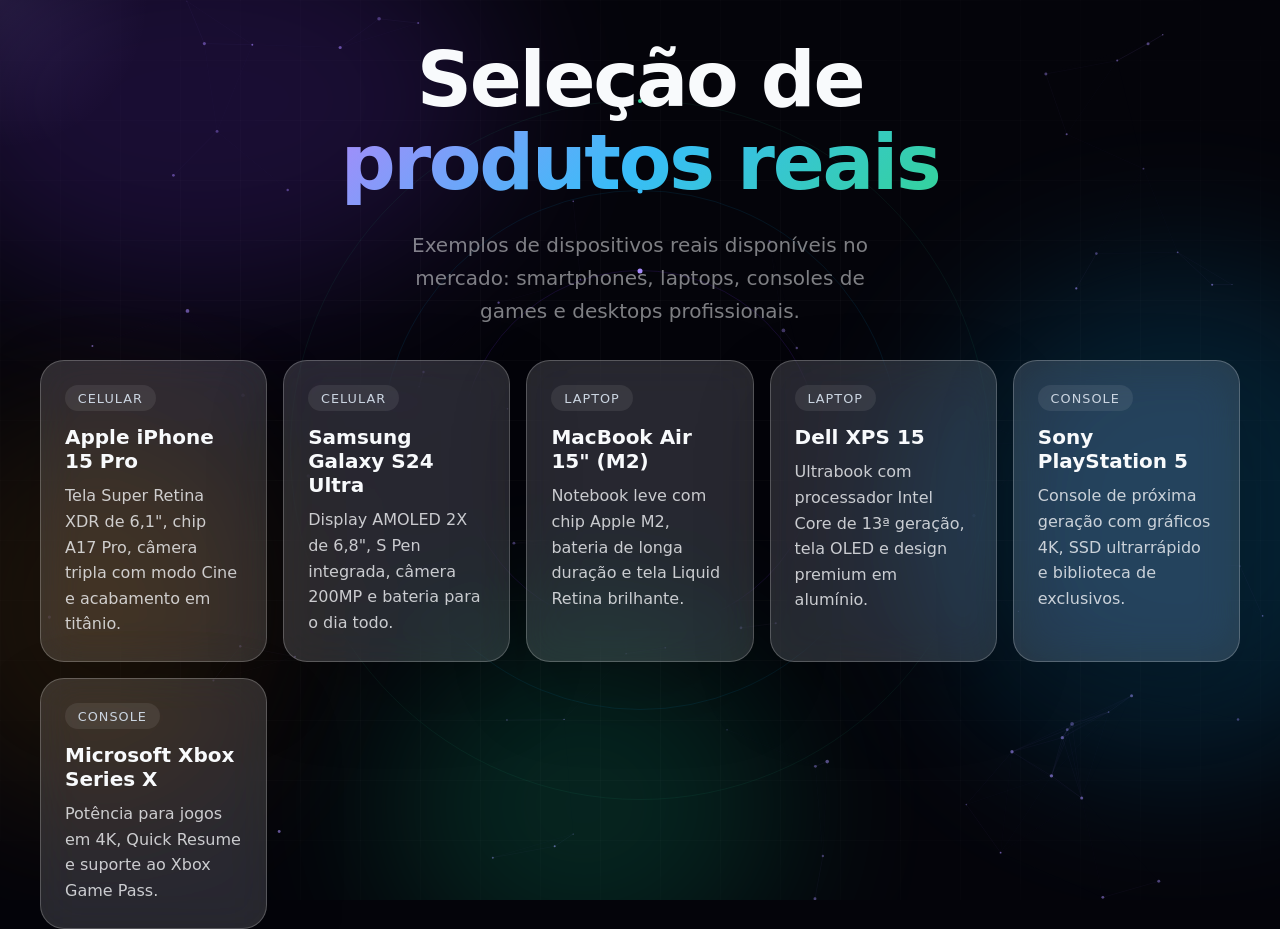
==== example/page.html @ 84eaf1f6 "Initial Commit" ====
<!DOCTYPE html>
<html lang="pt-BR">
<head>
<meta charset="UTF-8"/>
<meta name="viewport" content="width=device-width,initial-scale=1"/>
<title>Animação</title>
<style>
*{margin:0;padding:0;box-sizing:border-box}
html,body{width:100%;height:100%;overflow:hidden;background:#04040a;font-family:'Segoe UI',system-ui,sans-serif}
canvas#bg{position:absolute;inset:0;z-index:0}

.aurora{position:absolute;inset:0;z-index:1;pointer-events:none;overflow:hidden}
.aurora span{position:absolute;border-radius:50%;opacity:0.18;filter:blur(80px);animation:drift 14s ease-in-out infinite alternate}
.aurora span:nth-child(1){width:600px;height:400px;background:#7c3aed;top:-100px;left:-100px;animation-duration:13s}
.aurora span:nth-child(2){width:500px;height:500px;background:#0ea5e9;top:30%;right:-150px;animation-duration:17s;animation-delay:-4s}
.aurora span:nth-child(3){width:400px;height:350px;background:#10b981;bottom:-80px;left:30%;animation-duration:11s;animation-delay:-7s}
.aurora span:nth-child(4){width:350px;height:400px;background:#f59e0b;bottom:10%;left:-80px;animation-duration:15s;animation-delay:-2s;opacity:0.1}
@keyframes drift{0%{transform:translate(0,0) scale(1)}100%{transform:translate(60px,40px) scale(1.2)}}

.grid{position:absolute;inset:0;z-index:2;pointer-events:none;
  background-image:linear-gradient(rgba(255,255,255,0.025) 1px,transparent 1px),linear-gradient(90deg,rgba(255,255,255,0.025) 1px,transparent 1px);
  background-size:60px 60px;
  mask-image:radial-gradient(ellipse 80% 80% at 50% 50%,black 30%,transparent 100%)}

.center{position:absolute;inset:0;z-index:10;display:flex;flex-direction:column;align-items:center;justify-content:center;text-align:center;padding:2rem}

.badge{display:inline-flex;align-items:center;gap:8px;font-size:12px;letter-spacing:0.12em;text-transform:uppercase;color:#a78bfa;background:rgba(124,58,237,0.15);border:1px solid rgba(124,58,237,0.3);padding:6px 16px;border-radius:20px;margin-bottom:2.5rem;opacity:0;animation:fadeUp 0.7s 0.3s ease forwards}
.badge-dot{width:6px;height:6px;border-radius:50%;background:#a78bfa;animation:blink 1.4s ease-in-out infinite}
@keyframes blink{0%,100%{opacity:1;transform:scale(1)}50%{opacity:0.4;transform:scale(0.7)}}

h1{font-size:clamp(2.8rem,6vw,5.5rem);font-weight:700;line-height:1.08;letter-spacing:-0.03em;color:#f8fafc;opacity:0;animation:fadeUp 0.8s 0.55s ease forwards}
h1 .line{display:block;overflow:hidden}
h1 .line span{display:inline-block;animation:slideIn 0.9s ease forwards;opacity:0}
h1 .line:nth-child(1) span{animation-delay:0.6s}
h1 .line:nth-child(2) span{animation-delay:0.8s}
h1 .gradient-text{background:linear-gradient(135deg,#a78bfa 0%,#38bdf8 50%,#34d399 100%);-webkit-background-clip:text;-webkit-text-fill-color:transparent;background-clip:text}
@keyframes slideIn{0%{transform:translateY(100%);opacity:0}100%{transform:translateY(0);opacity:1}}

p.sub{font-size:clamp(1rem,2vw,1.25rem);color:rgba(248,250,252,0.5);margin-top:1.5rem;max-width:520px;line-height:1.65;opacity:0;animation:fadeUp 0.8s 1.1s ease forwards}
@keyframes fadeUp{from{opacity:0;transform:translateY(24px)}to{opacity:1;transform:translateY(0)}}

.ctas{display:flex;gap:14px;margin-top:2.5rem;opacity:0;animation:fadeUp 0.8s 1.35s ease forwards;flex-wrap:wrap;justify-content:center}
.btn-p{padding:13px 28px;background:linear-gradient(135deg,#7c3aed,#0ea5e9);border:none;border-radius:10px;color:#fff;font-size:15px;font-weight:600;cursor:pointer;letter-spacing:0.01em;position:relative;overflow:hidden;transition:transform 0.2s,opacity 0.2s}
.btn-p::after{content:'';position:absolute;inset:0;background:rgba(255,255,255,0);transition:background 0.2s}
.btn-p:hover{transform:translateY(-2px);opacity:0.92}
.btn-p:hover::after{background:rgba(255,255,255,0.08)}
.btn-s{padding:13px 28px;background:rgba(255,255,255,0.06);border:1px solid rgba(255,255,255,0.12);border-radius:10px;color:rgba(248,250,252,0.85);font-size:15px;font-weight:500;cursor:pointer;letter-spacing:0.01em;transition:background 0.2s,border-color 0.2s,transform 0.2s}
.btn-s:hover{background:rgba(255,255,255,0.1);border-color:rgba(255,255,255,0.22);transform:translateY(-2px)}

.product-grid{display:grid;grid-template-columns:repeat(auto-fit,minmax(220px,1fr));gap:1rem;margin-top:2rem;width:min(100%,1200px)}
.product-card{background:rgba(255,255,255,0.14);border:1px solid rgba(255,255,255,0.22);border-radius:24px;padding:1.5rem;text-align:left;box-shadow:0 30px 80px rgba(0,0,0,0.18);backdrop-filter:blur(20px) saturate(180%)}
.product-card span{display:inline-flex;padding:0.35rem 0.8rem;border-radius:999px;font-size:0.8rem;letter-spacing:0.08em;text-transform:uppercase;background:rgba(255,255,255,0.08);color:#cbd5e1}
.product-card h3{margin:0.85rem 0 0.65rem;font-size:1.25rem;color:#f8fafc}
.product-card p{margin:0;color:rgba(248,250,252,0.78);line-height:1.6}

.stats{display:flex;gap:3rem;margin-top:4rem;opacity:0;animation:fadeUp 0.8s 1.6s ease forwards;flex-wrap:wrap;justify-content:center}
.stat{text-align:center}
.stat-num{font-size:1.8rem;font-weight:700;color:#f8fafc;letter-spacing:-0.03em;counter-reset:num var(--v)}
.stat-lbl{font-size:12px;letter-spacing:0.1em;text-transform:uppercase;color:rgba(248,250,252,0.35);margin-top:4px}
.stat-sep{width:1px;height:40px;background:rgba(255,255,255,0.1);align-self:center}

.orb{position:absolute;border-radius:50%;border:1px solid rgba(255,255,255,0.08);pointer-events:none;z-index:3;animation:orb-spin linear infinite}
.orb-1{width:360px;height:360px;top:50%;left:50%;transform:translate(-50%,-50%);animation-duration:28s;border-color:rgba(124,58,237,0.15)}
.orb-2{width:520px;height:520px;top:50%;left:50%;transform:translate(-50%,-50%);animation-duration:44s;animation-direction:reverse;border-color:rgba(14,165,233,0.1)}
.orb-3{width:700px;height:700px;top:50%;left:50%;transform:translate(-50%,-50%);animation-duration:60s;border-color:rgba(52,211,153,0.07)}
.orb-dot{position:absolute;width:5px;height:5px;border-radius:50%;background:#a78bfa;top:0;left:50%;transform:translate(-50%,-50%)}
.orb-2 .orb-dot{background:#38bdf8}
.orb-3 .orb-dot{background:#34d399;width:4px;height:4px}
@keyframes orb-spin{to{transform:translate(-50%,-50%) rotate(360deg)}}

.cursor-glow{position:absolute;width:300px;height:300px;border-radius:50%;pointer-events:none;z-index:4;opacity:0.12;background:radial-gradient(circle,#a78bfa,transparent 70%);transform:translate(-50%,-50%);transition:opacity 0.3s}
</style>
</head>
<body>
<canvas id="bg"></canvas>

<div class="aurora">
  <span></span><span></span><span></span><span></span>
</div>
<div class="grid"></div>

<div class="orb orb-1"><div class="orb-dot"></div></div>
<div class="orb orb-2"><div class="orb-dot"></div></div>
<div class="orb orb-3"><div class="orb-dot"></div></div>

<div class="cursor-glow" id="glow"></div>

<div class="center">
  <div class="badge"><span class="badge-dot"></span>Vitrine AuraTech</div>

  <h1>
    <div class="line"><span>Seleção de</span></div>
    <div class="line"><span class="gradient-text">produtos reais</span></div>
  </h1>

  <p class="sub">Exemplos de dispositivos reais disponíveis no mercado: smartphones, laptops, consoles de games e desktops profissionais.</p>

  <div class="product-grid">
    <article class="product-card">
      <span>Celular</span>
      <h3>Apple iPhone 15 Pro</h3>
      <p>Tela Super Retina XDR de 6,1", chip A17 Pro, câmera tripla com modo Cine e acabamento em titânio.</p>
    </article>
    <article class="product-card">
      <span>Celular</span>
      <h3>Samsung Galaxy S24 Ultra</h3>
      <p>Display AMOLED 2X de 6,8", S Pen integrada, câmera 200MP e bateria para o dia todo.</p>
    </article>
    <article class="product-card">
      <span>Laptop</span>
      <h3>MacBook Air 15" (M2)</h3>
      <p>Notebook leve com chip Apple M2, bateria de longa duração e tela Liquid Retina brilhante.</p>
    </article>
    <article class="product-card">
      <span>Laptop</span>
      <h3>Dell XPS 15</h3>
      <p>Ultrabook com processador Intel Core de 13ª geração, tela OLED e design premium em alumínio.</p>
    </article>
    <article class="product-card">
      <span>Console</span>
      <h3>Sony PlayStation 5</h3>
      <p>Console de próxima geração com gráficos 4K, SSD ultrarrápido e biblioteca de exclusivos.</p>
    </article>
    <article class="product-card">
      <span>Console</span>
      <h3>Microsoft Xbox Series X</h3>
      <p>Potência para jogos em 4K, Quick Resume e suporte ao Xbox Game Pass.</p>
    </article>
  </div>
</div>

<script>
const canvas = document.getElementById('bg');
const ctx = canvas.getContext('2d');
let W, H, particles = [], mouse = {x: -9999, y: -9999};

function resize() {
  W = canvas.width = window.innerWidth;
  H = canvas.height = window.innerHeight;
}
resize();
window.addEventListener('resize', resize);

const N = 90;
function mkP() {
  return {
    x: Math.random() * W, y: Math.random() * H,
    vx: (Math.random() - 0.5) * 0.35,
    vy: (Math.random() - 0.5) * 0.35,
    r: Math.random() * 1.5 + 0.4,
    a: Math.random()
  };
}
for (let i = 0; i < N; i++) particles.push(mkP());

function draw() {
  ctx.clearRect(0, 0, W, H);
  const LINK = 130;
  for (let i = 0; i < N; i++) {
    const p = particles[i];
    p.x += p.vx; p.y += p.vy;
    if (p.x < 0) p.x = W; if (p.x > W) p.x = 0;
    if (p.y < 0) p.y = H; if (p.y > H) p.y = 0;
    const dx = p.x - mouse.x, dy = p.y - mouse.y;
    const md = Math.sqrt(dx*dx+dy*dy);
    if (md < 120) { p.x += dx/md*0.6; p.y += dy/md*0.6; }
    ctx.beginPath();
    ctx.arc(p.x, p.y, p.r, 0, Math.PI*2);
    ctx.fillStyle = `rgba(167,139,250,${0.35 + p.a*0.3})`;
    ctx.fill();
  }
  for (let i = 0; i < N; i++) {
    for (let j = i+1; j < N; j++) {
      const dx = particles[i].x - particles[j].x;
      const dy = particles[i].y - particles[j].y;
      const d = Math.sqrt(dx*dx+dy*dy);
      if (d < LINK) {
        ctx.beginPath();
        ctx.moveTo(particles[i].x, particles[i].y);
        ctx.lineTo(particles[j].x, particles[j].y);
        ctx.strokeStyle = `rgba(167,139,250,${0.12*(1-d/LINK)})`;
        ctx.lineWidth = 0.6;
        ctx.stroke();
      }
    }
    const dx = particles[i].x - mouse.x, dy = particles[i].y - mouse.y;
    const d = Math.sqrt(dx*dx+dy*dy);
    if (d < 160) {
      ctx.beginPath();
      ctx.moveTo(particles[i].x, particles[i].y);
      ctx.lineTo(mouse.x, mouse.y);
      ctx.strokeStyle = `rgba(56,189,248,${0.18*(1-d/160)})`;
      ctx.lineWidth = 0.7;
      ctx.stroke();
    }
  }
  requestAnimationFrame(draw);
}
draw();

const glow = document.getElementById('glow');
document.addEventListener('mousemove', e => {
  mouse.x = e.clientX; mouse.y = e.clientY;
  glow.style.left = e.clientX + 'px';
  glow.style.top  = e.clientY + 'px';
  glow.style.opacity = '0.13';
});
document.addEventListener('mouseleave', () => { glow.style.opacity = '0'; });

function animCount(el, end, dur, suffix) {
  const start = performance.now();
  function step(now) {
    const t = Math.min((now - start) / dur, 1);
    const ease = 1 - Math.pow(1 - t, 3);
    el.textContent = Math.round(ease * end).toLocaleString('pt-BR') + (suffix||'');
    if (t < 1) requestAnimationFrame(step);
  }
  requestAnimationFrame(step);
}

setTimeout(() => {
  animCount(document.getElementById('s1'), 2847, 1800, '+');
  animCount(document.getElementById('s2'), 94200, 2200, '+');
  animCount(document.getElementById('s3'), 99.9, 2000, '%');
}, 1700);
</script>
</body>
</html>
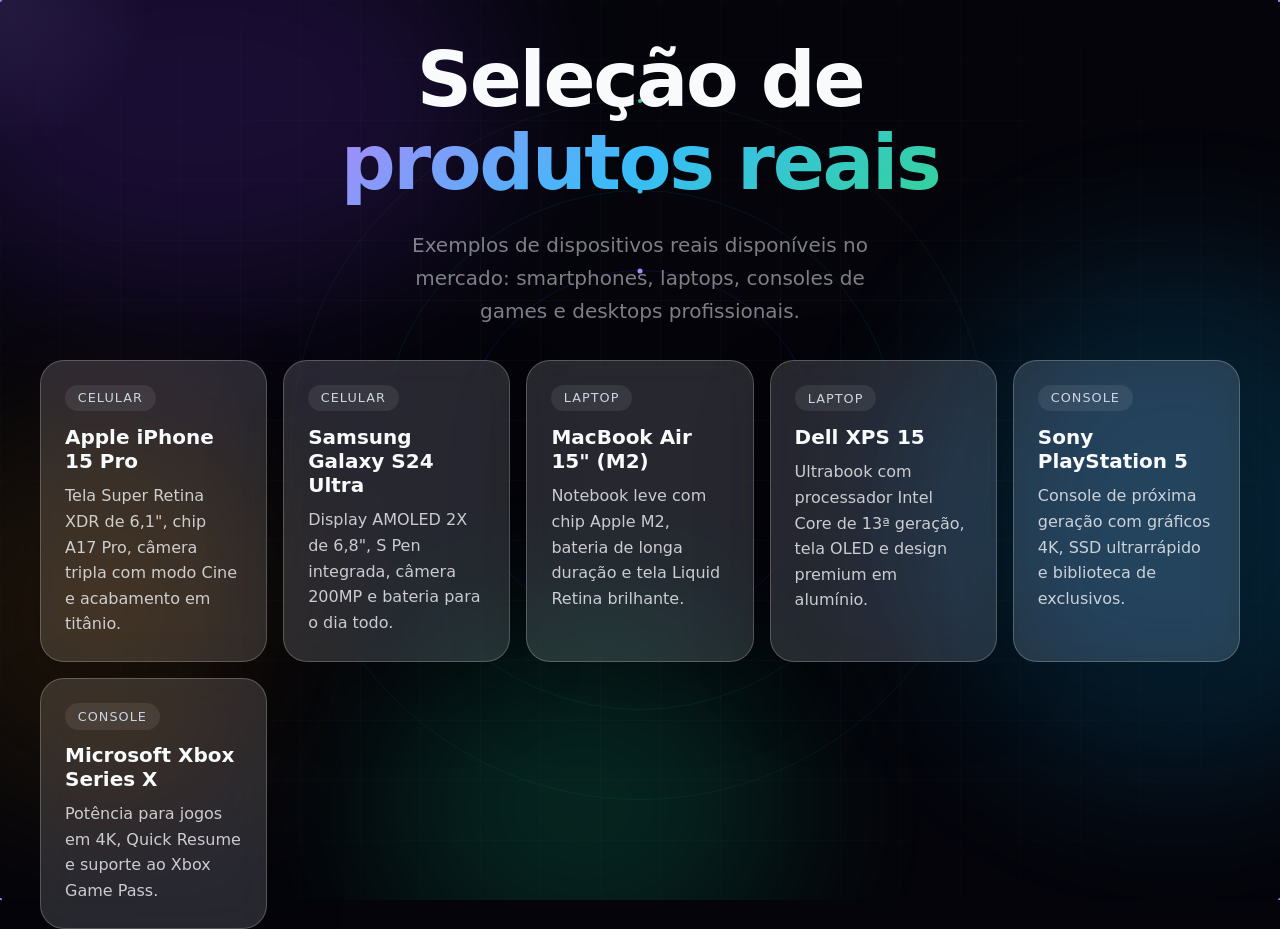
==== commit e3fa2188: "Refactor code structure for improved readability and maintainability" ====
--- a/example/page.html
+++ b/example/page.html
@@ -224,5 +224,15 @@
   animCount(document.getElementById('s3'), 99.9, 2000, '%');
 }, 1700);
 </script>
+
+<!-- VLIBRAS -->
+<script src="https://vlibras.gov.br/app/vlibras-plugin.js"></script>
+<script>
+  window.addEventListener('load', function() {
+    if (window.VLibras) {
+      new window.VLibras.Widget('https://vlibras.gov.br/app');
+    }
+  });
+</script>
 </body>
 </html>
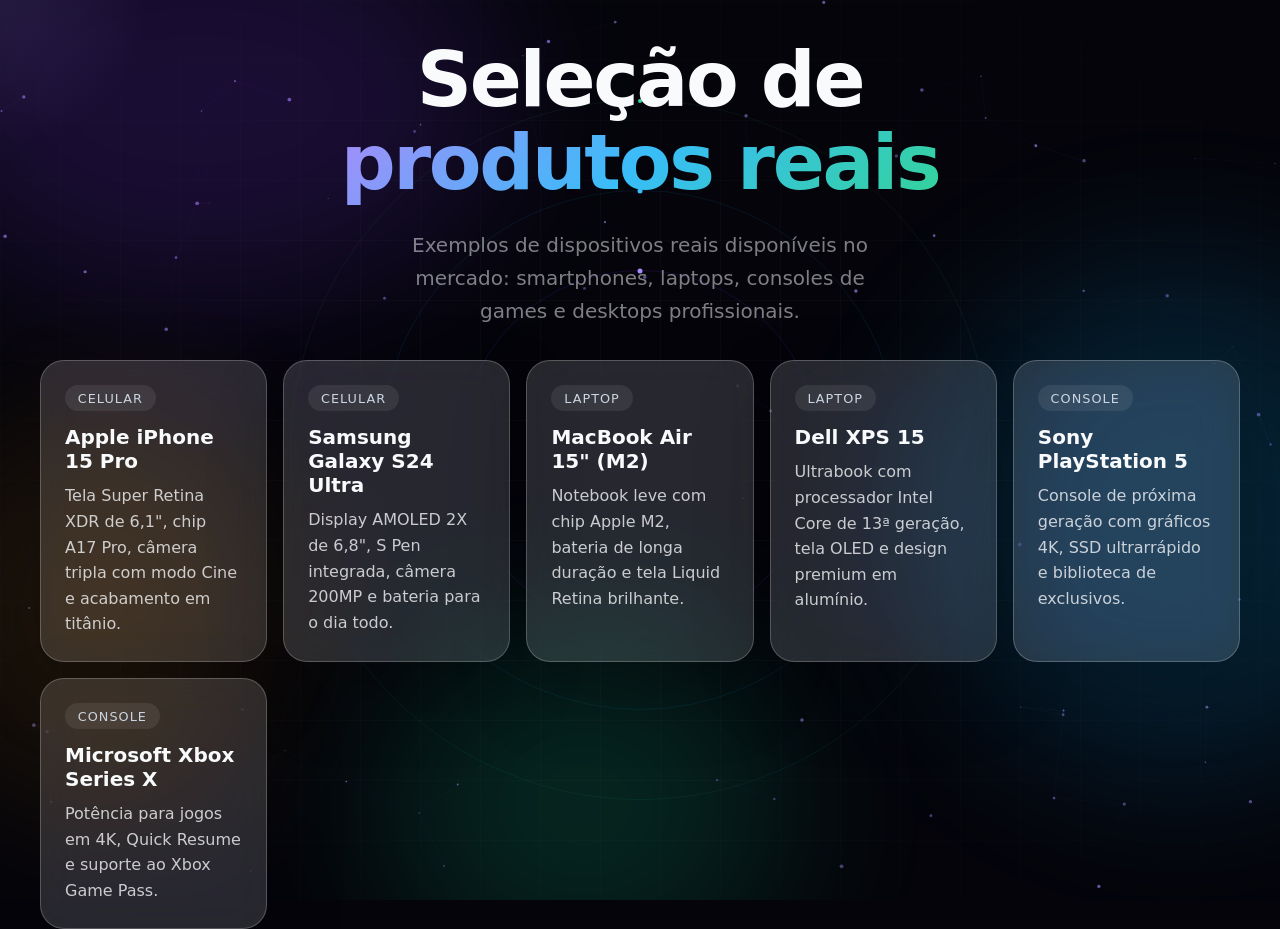
==== commit fe861488: "Update README and enhance VLIBRAS integration in HTML files" ====
--- a/example/page.html
+++ b/example/page.html
@@ -226,13 +226,15 @@
 </script>
 
 <!-- VLIBRAS -->
-<script src="https://vlibras.gov.br/app/vlibras-plugin.js"></script>
+<div class='enabled' vw='vw'>
+<div class='active' vw-access-button='vw-access-button'></div>
+<div vw-plugin-wrapper='vw-plugin-wrapper'>
+<div class='vw-plugin-top-wrapper'></div>
+</div>
+</div>
+<script src='https://vlibras.gov.br/app/vlibras-plugin.js'></script>
 <script>
-  window.addEventListener('load', function() {
-    if (window.VLibras) {
-      new window.VLibras.Widget('https://vlibras.gov.br/app');
-    }
-  });
+    new window.VLibras.Widget('https://vlibras.gov.br/app');
 </script>
 </body>
 </html>
